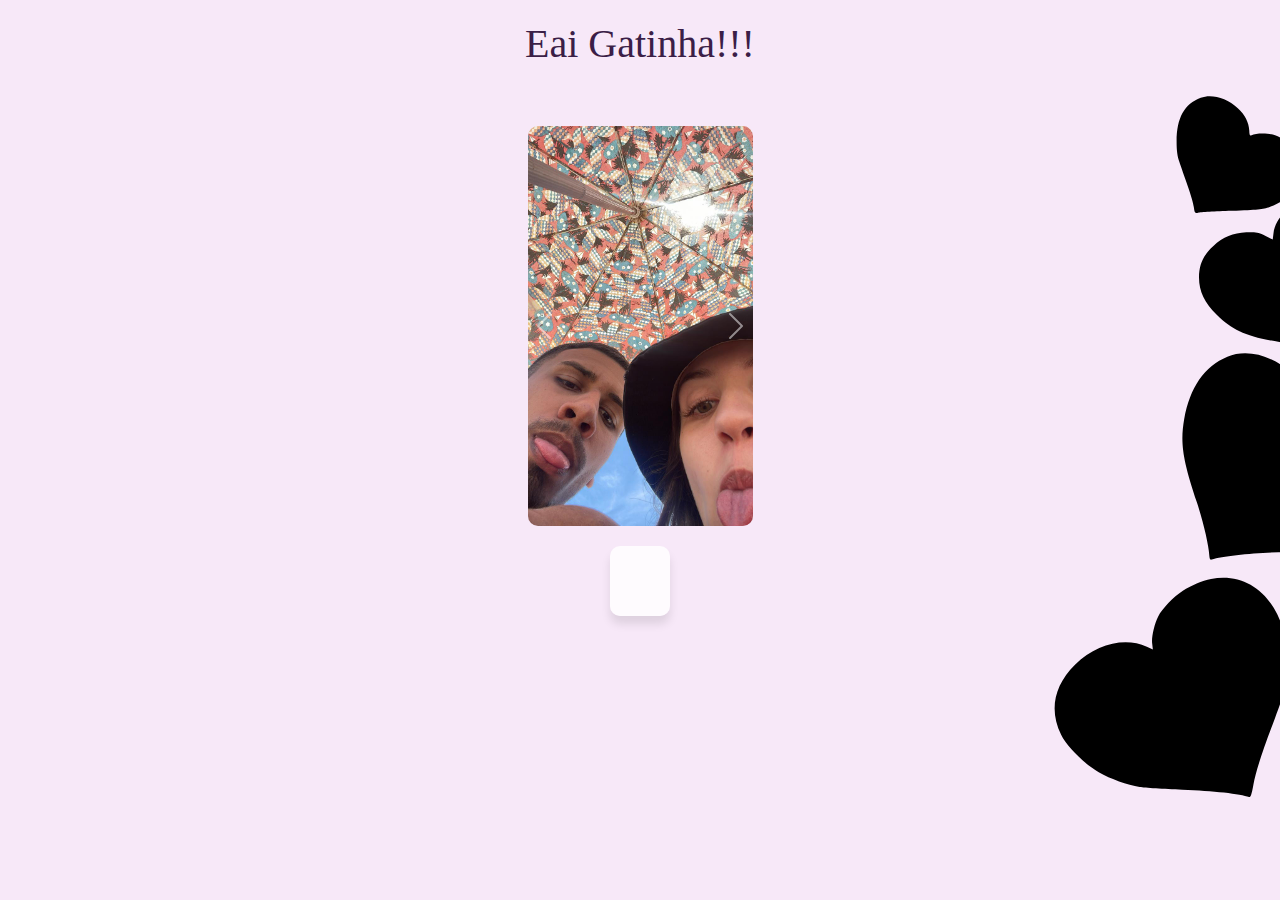
==== index.html @ 5f4286bf "First version" ====
<!DOCTYPE html>
<html lang="pt-BR">
<head>
    <link href="https://cdn.jsdelivr.net/npm/bootstrap@5.3.2/dist/css/bootstrap.min.css" rel="stylesheet">
    <meta charset="UTF-8">
    <meta name="viewport" content="width=device-width, initial-scale=1.0">
    <title>Our Time</title>
    <link rel="stylesheet" href="style.css">
    <script src="./main.js"></script>
</head>
<body>
    <h1>Eai Gatinha!!!</h1>
    <div class="coraçao"> <img src="images/coracao.svg" alt="coração"></div>
    <div id="carouselExampleAutoplaying" class="carousel slide" data-bs-ride="carousel">
        <div class="carousel-inner">
            <div class="carousel-item active">
                <img src="images/FOTO (1).jpg" class="d-block w-100" alt="imagem 1">
            </div>
            <div class="carousel-item">
                <img src="images/FOTO (2).jpg" class="d-block w-100" alt="imagem 2">
            </div>
            <div class="carousel-item">
                <img src="images/FOTO (3).jpg" class="d-block w-100" alt="imagem 3">
            </div>
            <div class="carousel-item">
                <img src="images/FOTO (4).jpg" class="d-block w-100" alt="imagem 3">
            </div>
            <div class="carousel-item">
                <img src="images/FOTO (5).jpg" class="d-block w-100" alt="imagem 3">
            </div>
            <div class="carousel-item">
                <img src="images/FOTO (6).jpg" class="d-block w-100" alt="imagem 3">
            </div>
            <div class="carousel-item">
                <img src="images/FOTO (7).jpg" class="d-block w-100" alt="imagem 3">
            </div>
            <div class="carousel-item">
                <img src="images/FOTO (8).jpg" class="d-block w-100" alt="imagem 3">
            </div>
            <div class="carousel-item">
                <img src="images/FOTO (9).jpg" class="d-block w-100" alt="imagem 3">
            </div>
            <div class="carousel-item">
                <img src="images/FOTO (10).jpg" class="d-block w-100" alt="imagem 3">
            </div>
            <div class="carousel-item">
                <img src="images/FOTO (11).jpg" class="d-block w-100" alt="imagem 3">
            </div>
            <div class="carousel-item">
                <img src="images/FOTO (12).jpg" class="d-block w-100" alt="imagem 3">
            </div>
            <div class="carousel-item">
                <img src="images/FOTO (13).jpg" class="d-block w-100" alt="imagem 3">
            </div>
            <div class="carousel-item">
                <img src="images/FOTO (14).jpg" class="d-block w-100" alt="imagem 3">
            </div>
            <div class="carousel-item">
                <img src="images/FOTO (15).jpg" class="d-block w-100" alt="imagem 3">
            </div>
            <div class="carousel-item">
                <img src="images/FOTO (16).jpg" class="d-block w-100" alt="imagem 3">
            </div>
            <div class="carousel-item">
                <img src="images/FOTO (17).jpg" class="d-block w-100" alt="imagem 3">
            </div>
            <div class="carousel-item">
                <img src="images/FOTO (18).jpg" class="d-block w-100" alt="imagem 3">
            </div>
            <div class="carousel-item">
                <img src="images/FOTO (19).jpg" class="d-block w-100" alt="imagem 3">
            </div>
            <div class="carousel-item">
                <img src="images/FOTO (20).jpg" class="d-block w-100" alt="imagem 3">
            </div>
            <div class="carousel-item">
                <img src="images/FOTO (21).jpg" class="d-block w-100" alt="imagem 3">
            </div>
            <div class="carousel-item">
                <img src="images/FOTO (22).jpg" class="d-block w-100" alt="imagem 3">
            </div>
            <div class="carousel-item">
                <img src="images/FOTO (23).jpg" class="d-block w-100" alt="imagem 3">
            </div>
            <div class="carousel-item">
                <img src="images/FOTO (24).jpg" class="d-block w-100" alt="imagem 3">
            </div>
            <div class="carousel-item">
                <img src="images/FOTO (25).jpg" class="d-block w-100" alt="imagem 3">
            </div>
            <div class="carousel-item">
                <img src="images/FOTO (26).jpg" class="d-block w-100" alt="imagem 3">
            </div>
            <div class="carousel-item">
                <img src="images/FOTO (27).jpg" class="d-block w-100" alt="imagem 3">
            </div>
            <div class="carousel-item">
                <img src="images/FOTO (28).jpg" class="d-block w-100" alt="imagem 3">
            </div>
            <div class="carousel-item">
                <img src="images/FOTO (29).jpg" class="d-block w-100" alt="imagem 3">
            </div>
            <div class="carousel-item">
                <img src="images/FOTO (30).jpg" class="d-block w-100" alt="imagem 3">
            </div>
            <div class="carousel-item">
                <img src="images/FOTO (31).jpg" class="d-block w-100" alt="imagem 3">
            </div>
            <div class="carousel-item">
                <img src="images/FOTO (32).jpg" class="d-block w-100" alt="imagem 3">
            </div>
            <div class="carousel-item">
                <img src="images/FOTO (33).jpg" class="d-block w-100" alt="imagem 3">
            </div>
            <div class="carousel-item">
                <img src="images/FOTO (34).jpg" class="d-block w-100" alt="imagem 3">
            </div>
            <div class="carousel-item">
                <img src="images/FOTO (35).jpg" class="d-block w-100" alt="imagem 3">
            </div>
            <div class="carousel-item">
                <img src="images/FOTO (36).jpg" class="d-block w-100" alt="imagem 3">
            </div>
            <div class="carousel-item">
                <img src="images/FOTO (37).jpg" class="d-block w-100" alt="imagem 3">
            </div>
            <div class="carousel-item">
                <img src="images/FOTO (38).jpg" class="d-block w-100" alt="imagem 3">
            </div>
        </div>
        <button class="carousel-control-prev" type="button"
            data-bs-target="#carouselExampleAutoplaying" data-bs-slide="prev">
            <span class="carousel-control-prev-icon" aria-hidden="true"></span>
            <span class="visually-hidden">Previous</span>
        </button>
        <button class="carousel-control-next" type="button"
            data-bs-target="#carouselExampleAutoplaying" data-bs-slide="next">
            <span class="carousel-control-next-icon" aria-hidden="true"></span>
            <span class="visually-hidden">Next</span>
        </button>
    
</div>
</div>
    <section id="contador">
        <div id="anos"></div>
        <div id="meses"></div>
        <div id="dias"></div>
        <div id="horas"></div>
        <div id="minutos"></div>
        <div id="segundos"></div>
    </section>
    <script src="https://cdn.jsdelivr.net/npm/bootstrap@5.3.2/dist/js/bootstrap.bundle.min.js"></script>
</body>
</html>
---- style.css ----
body {
    background-color: #f7e8f8;
    font-family: 'Georgia', serif;
    color: #3b1e47;
    display: flex;
    flex-direction: column;
    align-items: center;
    justify-content: center;
    padding: 20px;
    margin: 0;
}
.carousel-item img {
    border-radius: 10px;
    width: 800px;
    height: 400px;
}
#contador {
    text-align: center;
    background: rgba(255, 255, 255, 0.8);
    padding: 30px;
    border-radius: 10px;
    box-shadow: 0 8px 10px rgba(0, 0, 0, 0.1);
    margin-top: 20px;
}
#contador div {
    margin: 10px 0;
    font-size: 1.5em;
}
@keyframes pulsar {
    0% {
        transform: scale(1);
    }
    50% {
        transform: scale(1.2);
    }
    100% {
        transform: scale(1);
    }
}

.coraçao {
    width: 30px;
    height: 30px;
    position: relative;
    display: inline-block;
    margin-top: 20px;
    
    
    animation: pulsar 2s infinite;
}
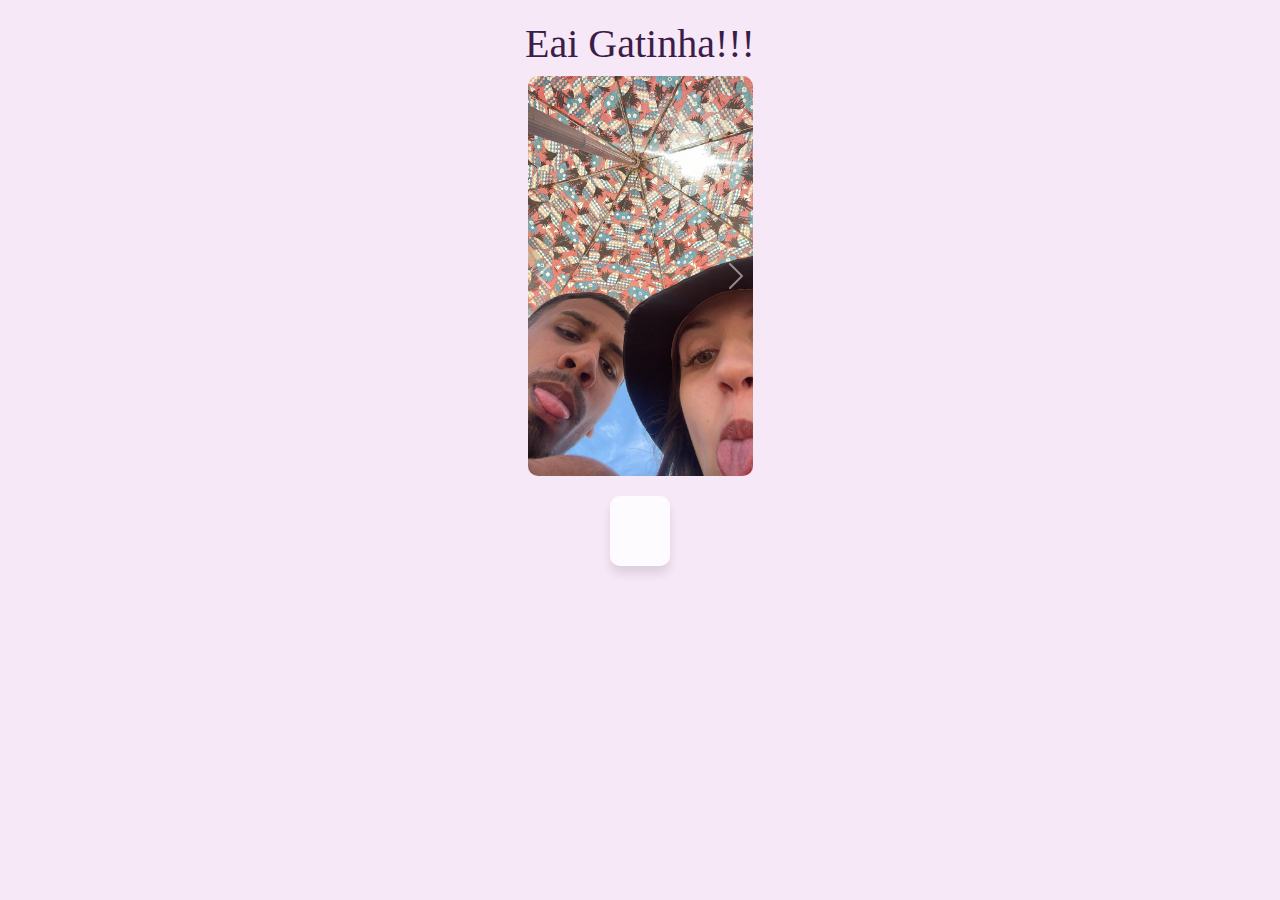
==== commit 8841bb25: "add music and fix time caroussel" ====
--- a/index.html
+++ b/index.html
@@ -9,9 +9,12 @@
     <script src="./main.js"></script>
 </head>
 <body>
+        <audio id="musicaDeFundo" autoplay loop>
+            <source src="music/VICTIN, RAMON EL BRABO - Boaz e Rute (prod. Ajaxx) _ Official Music Video.mp3" type="audio/mpeg">
+        </audio>
     <h1>Eai Gatinha!!!</h1>
-    <div class="coraçao"> <img src="images/coracao.svg" alt="coração"></div>
-    <div id="carouselExampleAutoplaying" class="carousel slide" data-bs-ride="carousel">
+   <!-- <div class="coraçao"> <img src="images/coracao.svg" alt="coração"></div>
+   --> <div id="carouselExampleAutoplaying" class="carousel slide" data-bs-ride="carousel" data-bs-interval="2000">
         <div class="carousel-inner">
             <div class="carousel-item active">
                 <img src="images/FOTO (1).jpg" class="d-block w-100" alt="imagem 1">
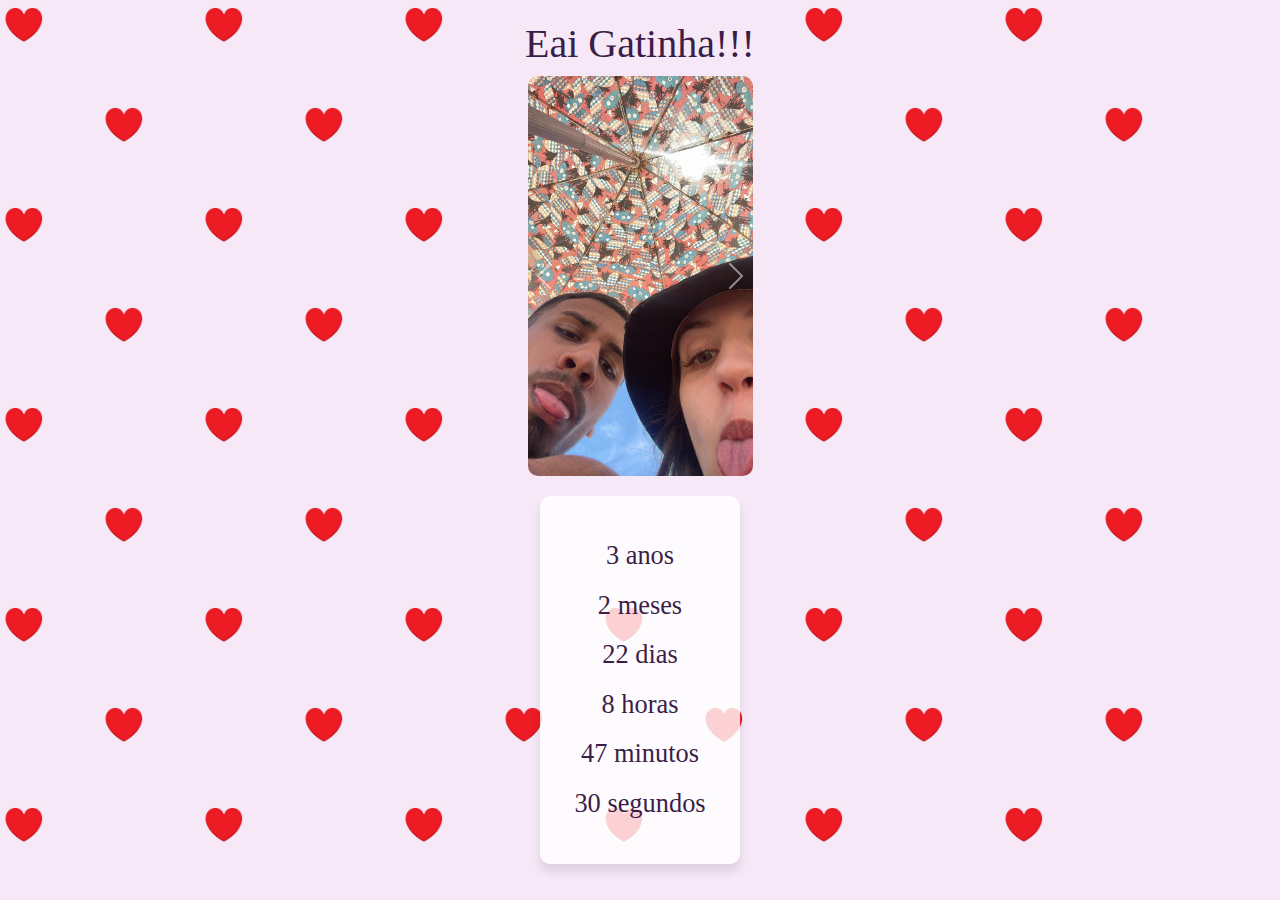
==== commit 840b2358: "versão atualizada index" ====
--- a/index.html
+++ b/index.html
@@ -1,20 +1,98 @@
 <!DOCTYPE html>
 <html lang="pt-BR">
 <head>
+    <link rel="icon" href="caminho/para/seu/favicon.ico" type="image/x-icon">
+    <link rel="icon" href="images/coracao.png" type="image/png">
+    <link rel="stylesheet" href="https://cdnjs.cloudflare.com/ajax/libs/font-awesome/6.0.0-beta3/css/all.min.css">
     <link href="https://cdn.jsdelivr.net/npm/bootstrap@5.3.2/dist/css/bootstrap.min.css" rel="stylesheet">
     <meta charset="UTF-8">
     <meta name="viewport" content="width=device-width, initial-scale=1.0">
     <title>Our Time</title>
-    <link rel="stylesheet" href="style.css">
-    <script src="./main.js"></script>
+    <style>
+        body {
+            background-color: #f7e8f8;
+            font-family: 'Georgia', serif;
+            color: #3b1e47;
+            display: flex;
+            flex-direction: column;
+            align-items: center;
+            justify-content: center;
+            padding: 20px;
+            margin: 0;
+            position: relative;
+            overflow: hidden;
+        }
+
+        h1 {
+            z-index: 2;
+        }
+
+        #contador {
+            font-size: 110%;
+            text-align: center;
+            background: rgba(255, 255, 255, 0.8);
+            padding: 30px;
+            border-radius: 10px;
+            box-shadow: 0 8px 10px rgba(0, 0, 0, 0.1);
+            margin-top: 20px;
+            width: 90%;
+            max-width: 200px;
+            position: relative;
+            z-index: 2;
+        }
+
+        #contador div {
+            margin: 10px 0;
+            font-size: 1.5em;
+        }
+        .carousel-item img {
+    border-radius: 10px;
+    width: 800px;
+    height: 400px;
+    }
+        .coraçao {
+            width: 50px;
+            height: 50px;
+            position: absolute;
+            background: url('images/coracao.png') no-repeat center center / contain;
+            animation: pulsar 2s infinite;
+            z-index: 1;
+        }
+
+        #carouselExampleAutoplaying {
+    position: relative;
+    z-index: 10;
+}
+
+        @keyframes pulsar {
+            0% {
+                transform: scale(1);
+            }
+            50% {
+                transform: scale(1.2);
+            }
+            100% {
+                transform: scale(1);
+            }
+        }
+
+        .coraçao-container {
+            position: absolute;
+            top: 0;
+            left: 0;
+            width: 100%;
+            height: 100%;
+            pointer-events: none;
+            z-index: 1;
+        }
+    </style>
 </head>
 <body>
-        <audio id="musicaDeFundo" autoplay loop>
-            <source src="music/VICTIN, RAMON EL BRABO - Boaz e Rute (prod. Ajaxx) _ Official Music Video.mp3" type="audio/mpeg">
-        </audio>
+    <audio id="musicaDeFundo" autoplay loop>
+        <source src="music/VICTIN, RAMON EL BRABO - Boaz e Rute (prod. Ajaxx) _ Official Music Video.mp3" type="audio/mpeg">
+    </audio>
     <h1>Eai Gatinha!!!</h1>
-   <!-- <div class="coraçao"> <img src="images/coracao.svg" alt="coração"></div>
-   --> <div id="carouselExampleAutoplaying" class="carousel slide" data-bs-ride="carousel" data-bs-interval="2000">
+    <div id="carouselExampleAutoplaying" class="carousel slide" data-bs-ride="carousel" data-bs-interval="2000">
         <div class="carousel-inner">
             <div class="carousel-item active">
                 <img src="images/FOTO (1).jpg" class="d-block w-100" alt="imagem 1">
@@ -152,6 +230,85 @@
         <div id="minutos"></div>
         <div id="segundos"></div>
     </section>
+    <div class="coraçao-container" id="coracaoContainer"></div>
+
+    <script>
+        function atualizarContador() {
+            const inicio = new Date("May 2, 2023 18:00:00").getTime();
+            const agora = new Date().getTime();
+            const diferenca = agora - inicio;
+
+            const ano = 1000 * 60 * 60 * 24 * 365;
+            const mes = ano / 12;
+            const dia = 1000 * 60 * 60 * 24;
+            const hora = 1000 * 60 * 60;
+            const minuto = 1000 * 60;
+            const segundo = 1000;
+
+            const anos = Math.floor(diferenca / ano);
+            const meses = Math.floor((diferenca % ano) / mes);
+            const dias = Math.floor((diferenca % mes) / dia);
+            const horas = Math.floor((diferenca % dia) / hora);
+            const minutos = Math.floor((diferenca % hora) / minuto);
+            const segundos = Math.floor((diferenca % minuto) / segundo);
+
+            document.getElementById("anos").innerText = `${anos} anos`;
+            document.getElementById("meses").innerText = `${meses} meses`;
+            document.getElementById("dias").innerText = `${dias} dias`;
+            document.getElementById("horas").innerText = `${horas} horas`;
+            document.getElementById("minutos").innerText = `${minutos} minutos`;
+            document.getElementById("segundos").innerText = `${segundos} segundos`;
+        }
+
+        function distribuirCoracoes() {
+            const container = document.getElementById('coracaoContainer');
+            const coracaoSize = 50;
+            const spacing = coracaoSize * 2; // Espaçamento de pelo menos duas vezes o tamanho do coração
+            const rows = Math.floor(window.innerHeight / spacing);
+            const cols = Math.floor(window.innerWidth / spacing);
+
+            for (let row = 0; row < rows; row++) {
+                for (let col = 0; col < cols; col++) {
+                    // Verifica se a posição é par ou ímpar para criar o padrão de xadrez
+                    if ((row + col) % 2 === 0) {
+                        const top = row * spacing;
+                        const left = col * spacing;
+
+                        // Verifica se a posição gerada está sobrepondo a posição de outros elementos
+                        const elementosParaExcluir = [
+                            document.querySelector('#carouselExampleAutoplaying').getBoundingClientRect(),
+                            document.querySelector('#contador').getBoundingClientRect(),
+                            document.querySelector('h1').getBoundingClientRect()
+                        ];
+                        let sobrepondo = false;
+                        for (const rect of elementosParaExcluir) {
+                            if (!(left + coracaoSize < rect.left || left > rect.right || top + coracaoSize < rect.top || top > rect.bottom)) {
+                                sobrepondo = true;
+                                break;
+                            }
+                        }
+
+                        if (!sobrepondo) {
+                            const coracao = document.createElement('div');
+                            coracao.classList.add('coraçao');
+                            coracao.style.top = `${top}px`;
+                            coracao.style.left = `${left}px`;
+                            container.appendChild(coracao);
+                        }
+                    }
+                }
+            }
+        }
+
+        // Atualiza o contador a cada segundo
+        setInterval(atualizarContador, 1000);
+        // Chama a função para distribuir os corações ao carregar a página
+        window.onload = function() {
+            distribuirCoracoes();
+            atualizarContador();
+        };
+    </script>
+
     <script src="https://cdn.jsdelivr.net/npm/bootstrap@5.3.2/dist/js/bootstrap.bundle.min.js"></script>
 </body>
-</html>
+</html>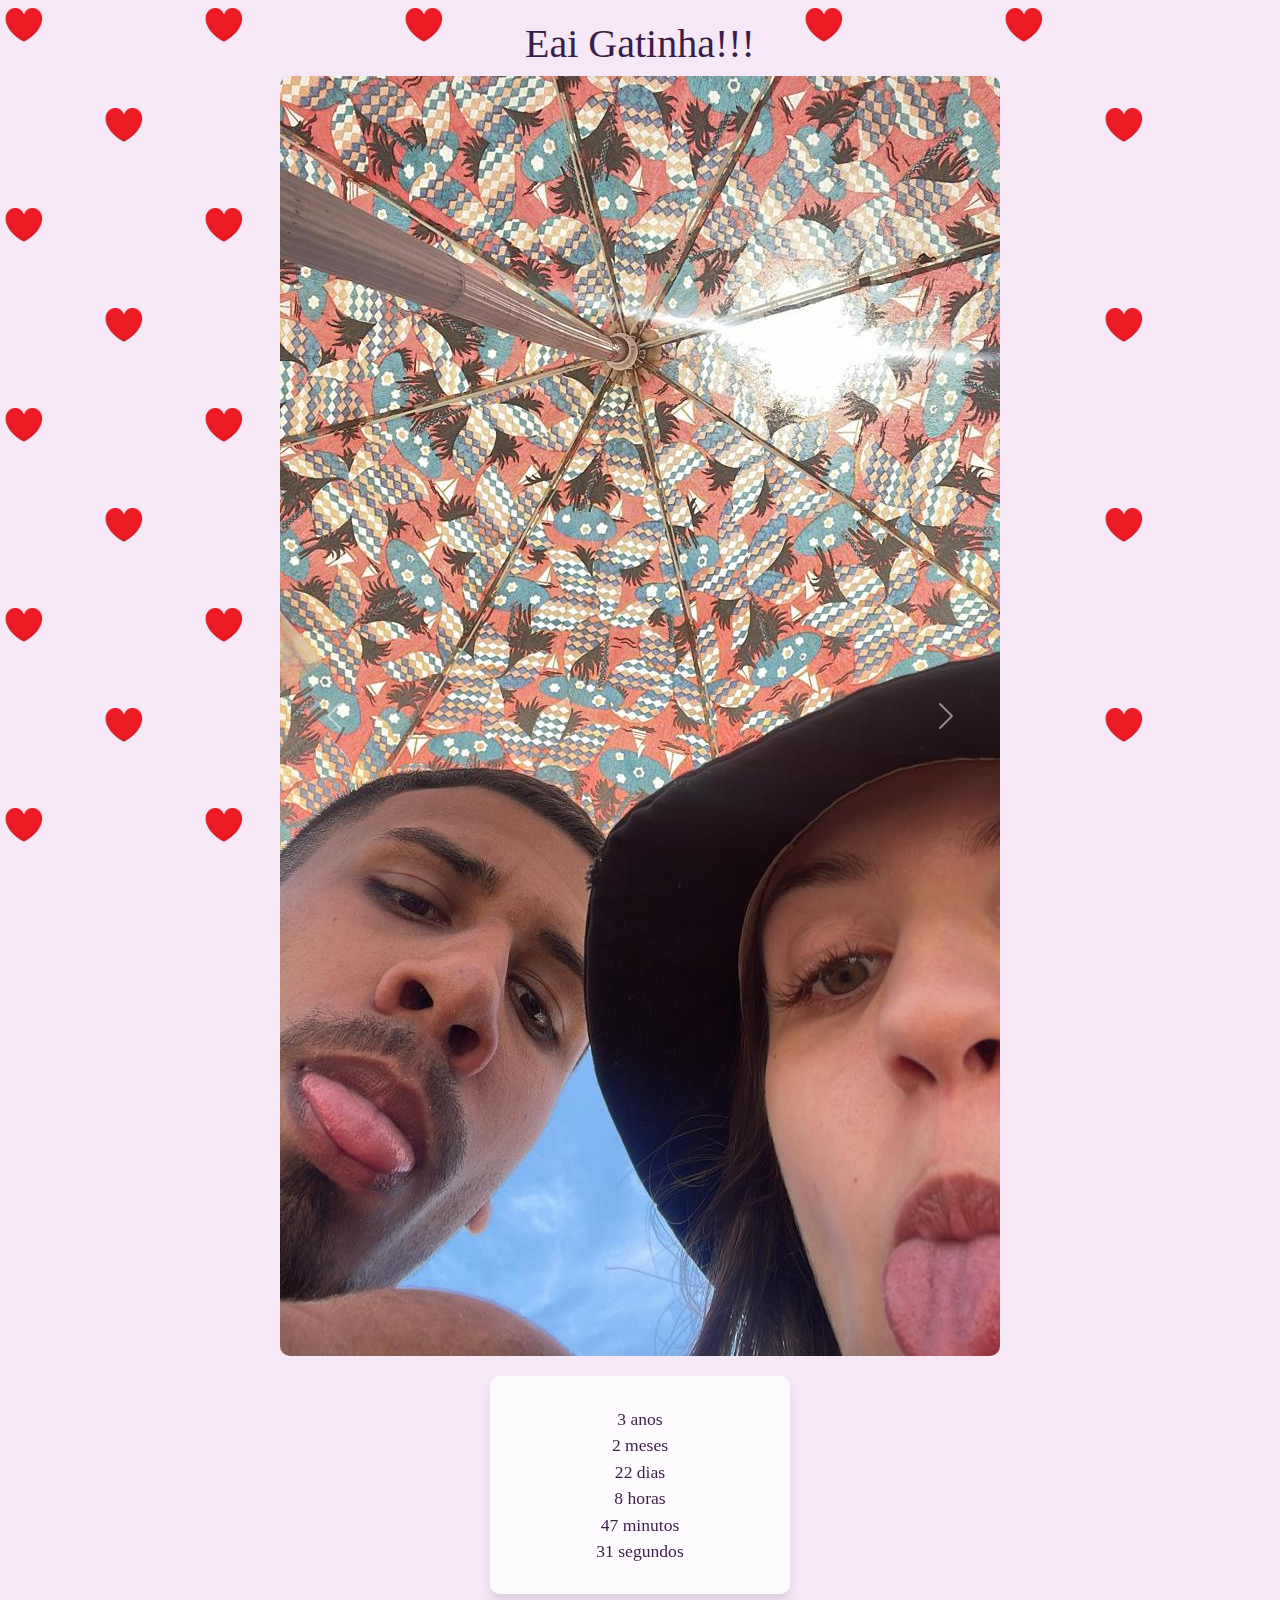
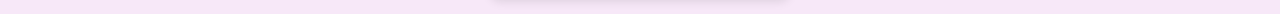
==== commit 3bc09b37: "deixar responsivo" ====
--- a/index.html
+++ b/index.html
@@ -7,84 +7,78 @@
     <link href="https://cdn.jsdelivr.net/npm/bootstrap@5.3.2/dist/css/bootstrap.min.css" rel="stylesheet">
     <meta charset="UTF-8">
     <meta name="viewport" content="width=device-width, initial-scale=1.0">
+    <meta name="viewport" content="width=device-width, initial-scale=1.0">
     <title>Our Time</title>
     <style>
-        body {
-            background-color: #f7e8f8;
-            font-family: 'Georgia', serif;
-            color: #3b1e47;
-            display: flex;
-            flex-direction: column;
-            align-items: center;
-            justify-content: center;
-            padding: 20px;
-            margin: 0;
-            position: relative;
-            overflow: hidden;
-        }
-
-        h1 {
-            z-index: 2;
-        }
-
-        #contador {
-            font-size: 110%;
-            text-align: center;
-            background: rgba(255, 255, 255, 0.8);
-            padding: 30px;
-            border-radius: 10px;
-            box-shadow: 0 8px 10px rgba(0, 0, 0, 0.1);
-            margin-top: 20px;
-            width: 90%;
-            max-width: 200px;
-            position: relative;
-            z-index: 2;
-        }
-
-        #contador div {
-            margin: 10px 0;
-            font-size: 1.5em;
-        }
-        .carousel-item img {
+body {
+    background-color: #f7e8f8;
+    font-family: 'Georgia', serif;
+    color: #3b1e47;
+    display: flex;
+    flex-direction: column;
+    align-items: center;
+    justify-content: center;
+    padding: 20px;
+    margin: 0;
+    position: relative;
+    overflow: hidden;
+}
+
+.carousel-item img {
     border-radius: 10px;
-    width: 800px;
-    height: 400px;
+    width: 100%; /* Ajuste para 100% para que as imagens ocupem toda a largura disponível */
+    height: auto; /* Mantenha a proporção da imagem */
+}
+
+#contador {
+    font-size: 110%;
+    text-align: center;
+    background: rgba(255, 255, 255, 0.8);
+    padding: 30px;
+    border-radius: 10px;
+    box-shadow: 0 8px 10px rgba(0, 0, 0, 0.1);
+    margin-top: 20px;
+    width: 90%;
+    max-width: 300px; /* Aumente o max-width para melhorar a aparência em telas maiores */
+    position: relative;
+    z-index: 2;
+}
+
+.coraçao {
+    width: 50px;
+    height: 50px;
+    position: absolute;
+    background: url('images/coracao.png') no-repeat center center / contain;
+    animation: pulsar 2s infinite;
+    z-index: 1;
+}
+
+.coraçao-container {
+    position: absolute;
+    top: 0;
+    left: 0;
+    width: 100%;
+    height: 100%;
+    pointer-events: none;
+    z-index: 1;
+}
+
+/* Adicione media queries para ajustar o layout em telas menores */
+@media (max-width: 768px) {
+    h1 {
+        font-size: 1.5em; /* Ajuste o tamanho do texto do título */
     }
-        .coraçao {
-            width: 50px;
-            height: 50px;
-            position: absolute;
-            background: url('images/coracao.png') no-repeat center center / contain;
-            animation: pulsar 2s infinite;
-            z-index: 1;
-        }
-
-        #carouselExampleAutoplaying {
-    position: relative;
-    z-index: 10;
-}
-
-        @keyframes pulsar {
-            0% {
-                transform: scale(1);
-            }
-            50% {
-                transform: scale(1.2);
-            }
-            100% {
-                transform: scale(1);
-            }
-        }
-
-        .coraçao-container {
-            position: absolute;
-            top: 0;
-            left: 0;
-            width: 100%;
-            height: 100%;
-            pointer-events: none;
-            z-index: 1;
-        }
+
+    #contador {
+        font-size: 100%; /* Ajuste o tamanho do texto do contador */
+        padding: 20px; /* Reduza o padding */
+    }
+
+    .coraçao {
+        width: 30px; /* Reduza o tamanho dos corações */
+        height: 30px; /* Reduza o tamanho dos corações */
+    }
+}
     </style>
 </head>
 <body>
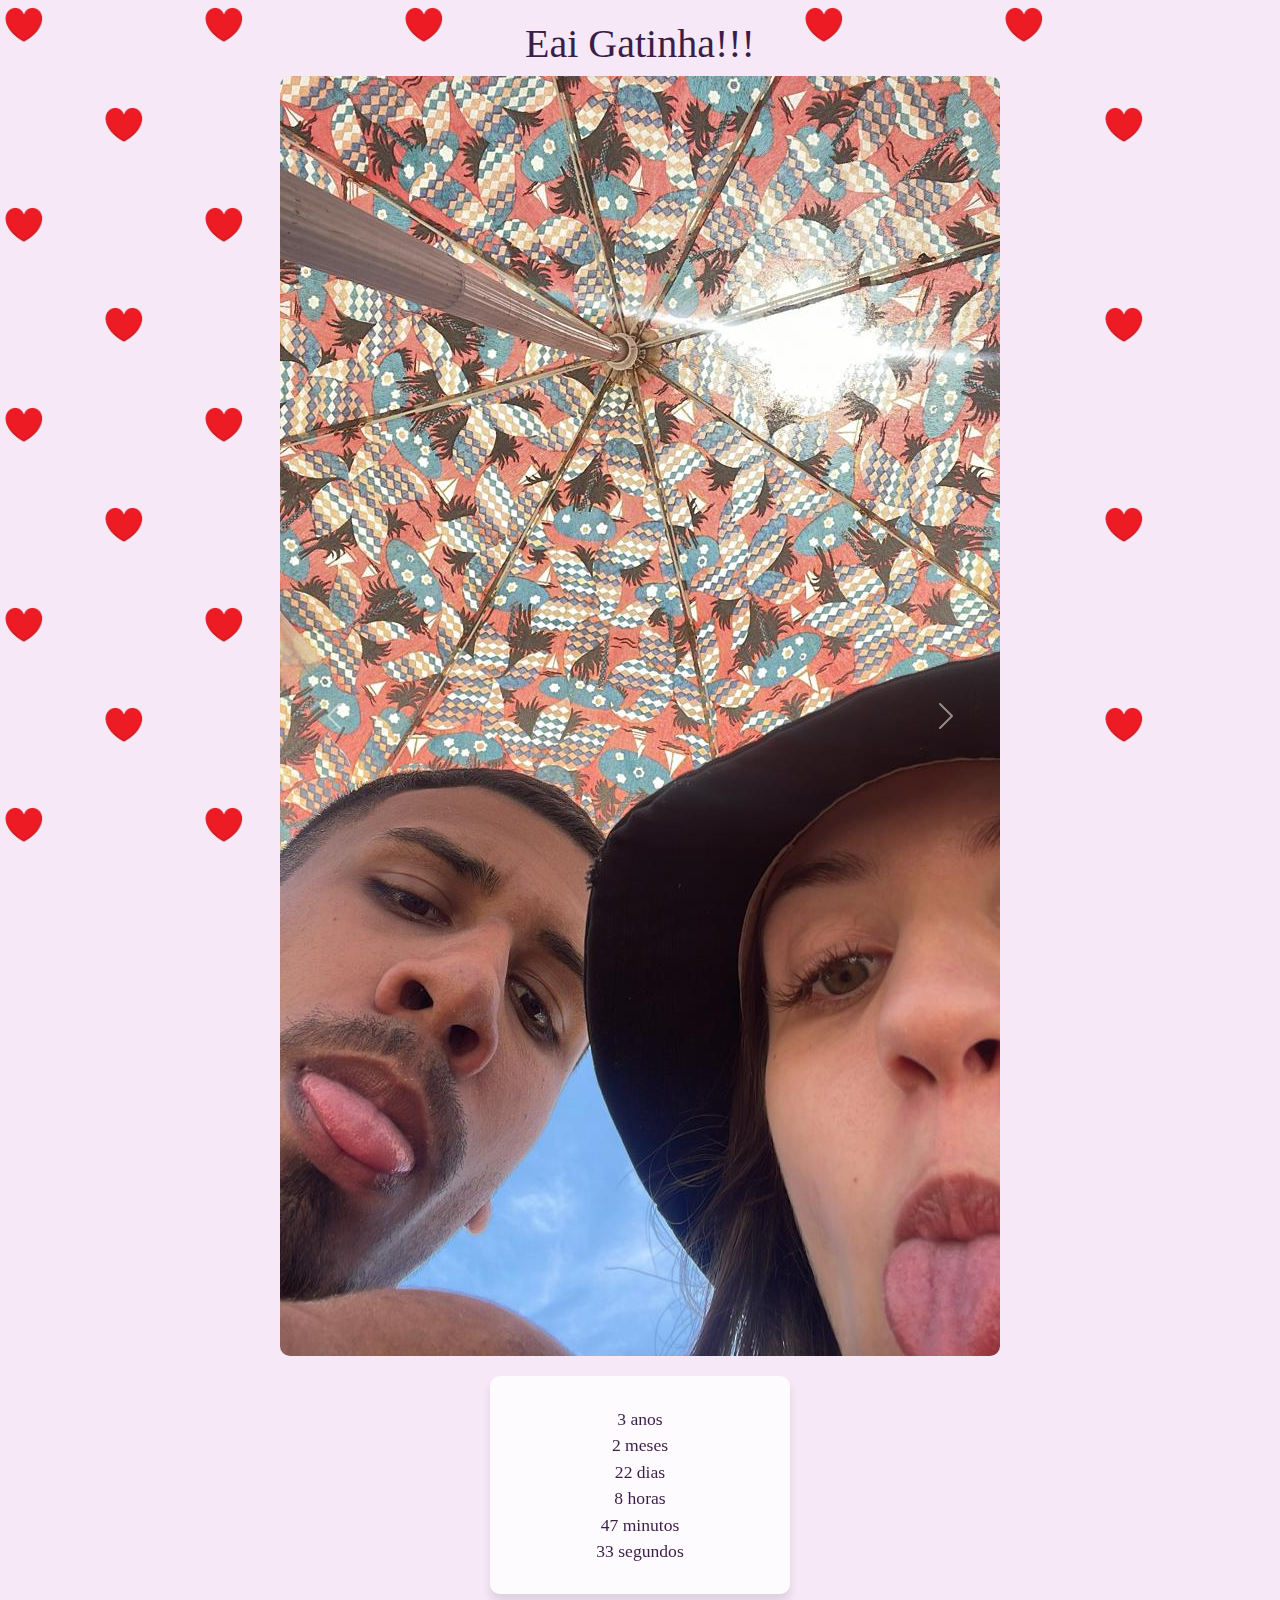
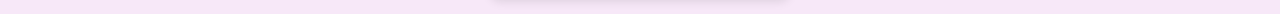
==== commit 89840140: ".." ====
--- a/index.html
+++ b/index.html
@@ -139,9 +139,9 @@
             <div class="carousel-item">
                 <img src="images/FOTO (17).jpg" class="d-block w-100" alt="imagem 3">
             </div>
-            <div class="carousel-item">
+            <!--<div class="carousel-item">
                 <img src="images/FOTO (18).jpg" class="d-block w-100" alt="imagem 3">
-            </div>
+            </div>-->
             <div class="carousel-item">
                 <img src="images/FOTO (19).jpg" class="d-block w-100" alt="imagem 3">
             </div>
